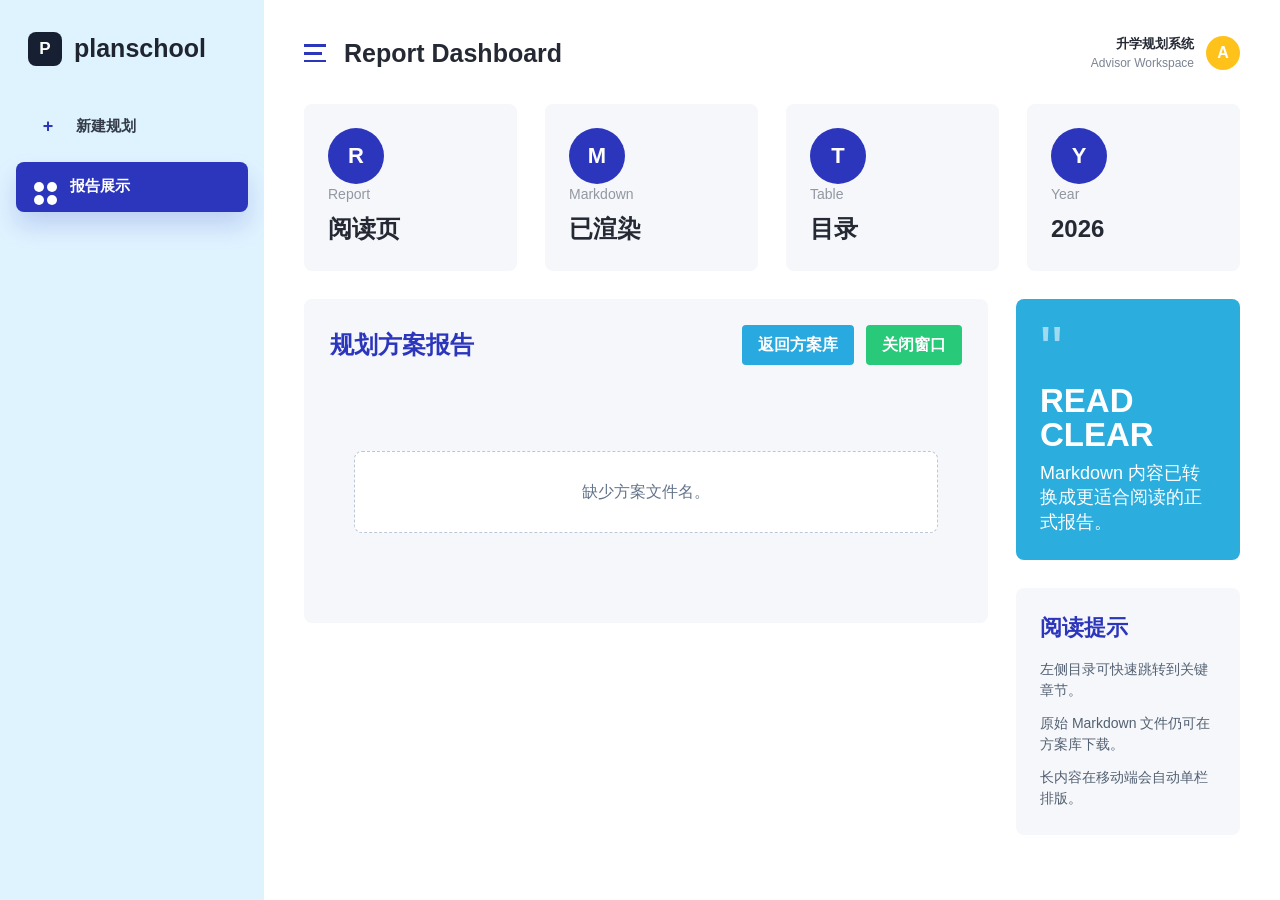
==== plan_report.html @ 86b9bd62 "Initial commit" ====
<!DOCTYPE html>
<html lang="zh-CN">
<head>
    <meta charset="UTF-8">
    <meta name="viewport" content="width=device-width, initial-scale=1.0">
    <title>规划方案</title>
    <link rel="stylesheet" href="/assets/dashboard-ui.css?v=1">
    <link rel="stylesheet" href="/assets/plan-report.css?v=3">
    <style>
        .report-shell {
            min-width: 0;
        }

        .report-shell .plan-report {
            max-width: none;
            margin: 0;
            padding: 0;
        }

        .report-shell .plan-report__hero,
        .report-shell .plan-report__content,
        .report-shell .plan-report__toc {
            box-shadow: var(--dash-shadow);
        }

        .report-actions {
            display: flex;
            gap: 12px;
            flex-wrap: wrap;
        }

        .action-button {
            min-height: 38px;
            border: 0;
            border-radius: 4px;
            padding: 8px 16px;
            background: var(--dash-cyan);
            color: #ffffff;
            font-weight: 800;
            cursor: pointer;
        }

        .action-button.secondary {
            background: var(--dash-green);
        }

        .report-loading {
            background: var(--dash-surface);
            border-radius: 8px;
            padding: 64px 24px;
            text-align: center;
            color: #687587;
        }
    </style>
</head>
<body>
    <div class="dashboard">
        <aside class="sidebar">
            <div class="brand">
                <div class="brand-mark">P</div>
                <div class="brand-name">planschool</div>
            </div>

            <nav class="nav" aria-label="主导航">
                <a class="nav-link" href="/"><span class="nav-symbol" aria-hidden="true">+</span>新建规划</a>
                <a class="nav-link active" href="/view_plans.html"><span class="nav-dot" aria-hidden="true"></span>报告展示</a>
            </nav>
        </aside>

        <main class="main">
            <header class="topbar">
                <div class="title-wrap">
                    <button class="menu-button" type="button" aria-label="菜单"></button>
                    <h1 class="page-title">Report Dashboard</h1>
                </div>
                <div class="profile" aria-label="当前用户">
                    <div class="profile-text">
                        <strong>升学规划系统</strong>
                        <span>Advisor Workspace</span>
                    </div>
                    <div class="avatar">A</div>
                </div>
            </header>

            <section class="stats" aria-label="报告概览">
                <article class="stat-card">
                    <div class="stat-icon">R</div>
                    <div>
                        <div class="stat-label">Report</div>
                        <div class="stat-value">阅读页</div>
                    </div>
                </article>
                <article class="stat-card">
                    <div class="stat-icon">M</div>
                    <div>
                        <div class="stat-label">Markdown</div>
                        <div class="stat-value">已渲染</div>
                    </div>
                </article>
                <article class="stat-card">
                    <div class="stat-icon">T</div>
                    <div>
                        <div class="stat-label">Table</div>
                        <div class="stat-value">目录</div>
                    </div>
                </article>
                <article class="stat-card">
                    <div class="stat-icon">Y</div>
                    <div>
                        <div class="stat-label">Year</div>
                        <div class="stat-value" id="currentYear">2026</div>
                    </div>
                </article>
            </section>

            <div class="content-grid">
                <section class="report-shell">
                    <div class="section-card">
                        <div class="section-head">
                            <h2 class="section-title" id="reportTitle">规划方案报告</h2>
                            <div class="report-actions">
                                <button class="action-button" type="button" onclick="window.location.href='/view_plans.html'">返回方案库</button>
                                <button class="action-button secondary" type="button" onclick="window.close()">关闭窗口</button>
                            </div>
                        </div>
                        <div id="reportRoot" class="report-loading">正在加载规划方案</div>
                    </div>
                </section>

                <aside class="side-panel">
                    <section class="quote-card" aria-label="报告标语">
                        <div class="quote-mark">"</div>
                        <strong>READ CLEAR</strong>
                        <span>Markdown 内容已转换成更适合阅读的正式报告。</span>
                    </section>

                    <section class="info-card" aria-label="阅读提示">
                        <h2>阅读提示</h2>
                        <div class="info-list">
                            <p>左侧目录可快速跳转到关键章节。</p>
                            <p>原始 Markdown 文件仍可在方案库下载。</p>
                            <p>长内容在移动端会自动单栏排版。</p>
                        </div>
                    </section>
                </aside>
            </div>
        </main>
    </div>

    <script src="/assets/markdown-it.min.js?v=2"></script>
    <script src="/assets/plan-renderer.js?v=2"></script>
    <script>
        function escapeHtml(value) {
            return String(value || '')
                .replace(/&/g, '&amp;')
                .replace(/</g, '&lt;')
                .replace(/>/g, '&gt;')
                .replace(/"/g, '&quot;')
                .replace(/'/g, '&#39;');
        }

        async function loadReport() {
            const params = new URLSearchParams(window.location.search);
            const filename = params.get('filename');
            const reportRoot = document.getElementById('reportRoot');
            const reportTitle = document.getElementById('reportTitle');
            document.getElementById('currentYear').textContent = new Date().getFullYear();

            if (!filename) {
                reportRoot.innerHTML = '<div class="plan-report"><div class="plan-report__empty">缺少方案文件名。</div></div>';
                return;
            }

            const title = filename.replace(/\.md$/i, '');
            document.title = title;
            reportTitle.textContent = title;

            try {
                const response = await fetch(`/view_plan?filename=${encodeURIComponent(filename)}`);
                if (!response.ok) {
                    throw new Error(`查看方案失败: ${response.status}`);
                }

                const content = await response.text();
                reportRoot.classList.remove('report-loading');
                window.PlanRenderer.renderReport(content, {}, reportRoot, { title });
            } catch (error) {
                reportRoot.innerHTML = `<div class="plan-report"><div class="plan-report__empty">${escapeHtml(error.message)}</div></div>`;
            }
        }

        document.addEventListener('DOMContentLoaded', loadReport);
    </script>
</body>
</html>
---- assets/dashboard-ui.css ----
* {
    margin: 0;
    padding: 0;
    box-sizing: border-box;
}

:root {
    --dash-ink: #20242d;
    --dash-muted: #7b8493;
    --dash-blue: #2c36bd;
    --dash-blue-soft: #dff3ff;
    --dash-cyan: #28a9e0;
    --dash-green: #28c978;
    --dash-surface: #f6f7fb;
    --dash-panel: #ffffff;
    --dash-line: #e8edf4;
    --dash-shadow: 0 18px 40px rgba(31, 41, 55, 0.08);
    --dash-radius: 8px;
}

body {
    min-height: 100vh;
    background: #ffffff;
    color: var(--dash-ink);
    font-family: "Inter", "Segoe UI", "PingFang SC", "Microsoft YaHei", Arial, sans-serif;
    line-height: 1.5;
}

button,
a,
input,
select,
textarea {
    font: inherit;
}

.dashboard {
    min-height: 100vh;
    display: grid;
    grid-template-columns: 264px minmax(0, 1fr);
    background: #ffffff;
}

.sidebar {
    background: var(--dash-blue-soft);
    padding: 30px 16px;
    position: sticky;
    top: 0;
    height: 100vh;
    overflow: auto;
}

.brand {
    display: flex;
    align-items: center;
    gap: 12px;
    margin-bottom: 34px;
    padding: 0 12px;
}

.brand-mark {
    width: 34px;
    height: 34px;
    border-radius: 8px;
    background: #172033;
    color: #ffffff;
    display: grid;
    place-items: center;
    font-weight: 800;
    font-size: 17px;
}

.brand-name {
    font-size: 25px;
    font-weight: 800;
    letter-spacing: 0;
    color: #1f2430;
}

.nav {
    display: grid;
    gap: 10px;
}

.nav-link {
    min-height: 50px;
    display: flex;
    align-items: center;
    gap: 14px;
    padding: 0 18px;
    border-radius: 8px;
    color: #343b49;
    text-decoration: none;
    font-size: 15px;
    font-weight: 600;
}

.nav-link.active {
    background: var(--dash-blue);
    color: #ffffff;
    box-shadow: 0 14px 24px rgba(44, 54, 189, 0.18);
}

.nav-dot {
    width: 10px;
    height: 10px;
    border-radius: 50%;
    background: currentColor;
    box-shadow: 13px 0 0 currentColor, 0 13px 0 currentColor, 13px 13px 0 currentColor;
    margin-right: 12px;
}

.nav-symbol {
    width: 28px;
    color: var(--dash-blue);
    font-size: 18px;
    font-weight: 800;
    text-align: center;
}

.nav-link.active .nav-symbol {
    color: #ffffff;
}

.main {
    min-width: 0;
    padding: 34px 40px 56px;
    background: #ffffff;
}

.topbar {
    display: flex;
    align-items: center;
    justify-content: space-between;
    gap: 20px;
    margin-bottom: 32px;
}

.title-wrap {
    display: flex;
    align-items: center;
    gap: 18px;
    min-width: 0;
}

.menu-button {
    width: 22px;
    height: 18px;
    border: 0;
    background: linear-gradient(var(--dash-blue), var(--dash-blue)) 0 0 / 22px 3px no-repeat,
        linear-gradient(var(--dash-blue), var(--dash-blue)) 0 8px / 18px 3px no-repeat,
        linear-gradient(var(--dash-blue), var(--dash-blue)) 0 16px / 22px 3px no-repeat;
    cursor: pointer;
}

.page-title {
    font-size: 25px;
    line-height: 1.2;
    font-weight: 800;
    color: #252934;
    letter-spacing: 0;
}

.profile {
    display: flex;
    align-items: center;
    gap: 12px;
    white-space: nowrap;
}

.profile-text {
    text-align: right;
    font-size: 12px;
    color: var(--dash-muted);
}

.profile-text strong {
    display: block;
    color: #252934;
    font-size: 13px;
    font-weight: 700;
}

.avatar {
    width: 34px;
    height: 34px;
    border-radius: 50%;
    background: #ffc21a;
    display: grid;
    place-items: center;
    color: #ffffff;
    font-weight: 800;
}

.stats {
    display: grid;
    grid-template-columns: repeat(4, minmax(150px, 1fr));
    gap: 28px;
    margin-bottom: 28px;
}

.stat-card {
    min-height: 150px;
    background: var(--dash-surface);
    border-radius: var(--dash-radius);
    padding: 24px;
    display: flex;
    flex-direction: column;
    justify-content: space-between;
}

.stat-icon {
    width: 56px;
    height: 56px;
    border-radius: 50%;
    background: var(--dash-blue);
    color: #ffffff;
    display: grid;
    place-items: center;
    font-size: 22px;
    font-weight: 800;
}

.stat-label {
    color: #9297a1;
    font-size: 14px;
    margin-bottom: 6px;
}

.stat-value {
    color: #252934;
    font-size: 24px;
    font-weight: 800;
}

.content-grid {
    display: grid;
    grid-template-columns: minmax(0, 1fr) 224px;
    gap: 28px;
    align-items: start;
}

.section-card {
    background: var(--dash-surface);
    border-radius: var(--dash-radius);
    padding: 26px;
    margin-bottom: 28px;
}

.section-head {
    display: flex;
    justify-content: space-between;
    align-items: center;
    gap: 18px;
    margin-bottom: 22px;
}

.section-title {
    color: var(--dash-blue);
    font-size: 24px;
    line-height: 1.25;
    font-weight: 800;
}

.outline-button {
    min-height: 34px;
    display: inline-flex;
    align-items: center;
    justify-content: center;
    padding: 7px 16px;
    border: 1px solid #2b3442;
    border-radius: 4px;
    color: #2b3442;
    text-decoration: none;
    background: transparent;
    font-size: 14px;
    cursor: pointer;
}

.side-panel {
    display: grid;
    gap: 28px;
}

.quote-card,
.info-card {
    border-radius: 8px;
    background: #2badde;
    color: #ffffff;
    padding: 26px 24px;
    min-height: 220px;
}

.quote-mark {
    font-size: 64px;
    line-height: 0.8;
    opacity: 0.55;
}

.quote-card strong {
    display: block;
    margin-top: 8px;
    font-size: 33px;
    line-height: 1.05;
    letter-spacing: 0;
}

.quote-card span {
    display: block;
    margin-top: 8px;
    font-size: 18px;
    line-height: 1.35;
}

.info-card {
    background: var(--dash-surface);
    color: #252934;
    min-height: auto;
}

.info-card h2 {
    color: var(--dash-blue);
    font-size: 22px;
    line-height: 1.25;
    margin-bottom: 18px;
}

.info-list {
    display: grid;
    gap: 12px;
    color: #526071;
    font-size: 14px;
}

@media (max-width: 1240px) {
    .stats {
        grid-template-columns: repeat(2, minmax(150px, 1fr));
    }
}

@media (max-width: 980px) {
    .dashboard {
        grid-template-columns: 1fr;
    }

    .sidebar {
        position: static;
        height: auto;
        padding: 18px;
    }

    .brand {
        margin-bottom: 18px;
    }

    .nav {
        grid-template-columns: repeat(2, minmax(0, 1fr));
    }

    .content-grid {
        grid-template-columns: 1fr;
    }

    .side-panel {
        grid-template-columns: repeat(2, minmax(0, 1fr));
    }
}

@media (max-width: 700px) {
    .main {
        padding: 24px 18px 40px;
    }

    .topbar,
    .section-head {
        align-items: flex-start;
        flex-direction: column;
    }

    .profile {
        display: none;
    }

    .stats,
    .side-panel,
    .nav {
        grid-template-columns: 1fr;
    }

    .section-card {
        padding: 20px;
    }
}
---- assets/plan-report.css ----
.plan-report {
    max-width: 1180px;
    margin: 0 auto 48px;
    padding: 0 20px 40px;
    color: #263241;
}

.plan-report,
.plan-report * {
    box-sizing: border-box;
}

.plan-report__hero {
    background: #ffffff;
    border: 1px solid #e3e8ef;
    border-top: 4px solid #2f7dd3;
    border-radius: 8px;
    padding: 28px;
    margin-bottom: 20px;
    box-shadow: 0 8px 24px rgba(37, 48, 67, 0.08);
}

.plan-report__eyebrow {
    margin: 0 0 8px;
    color: #64748b;
    font-size: 13px;
    font-weight: 700;
    letter-spacing: 0;
}

.plan-report__title {
    margin: 0;
    color: #182435;
    font-size: 30px;
    line-height: 1.25;
    font-weight: 750;
    text-align: left;
}

.plan-report__subtitle {
    margin: 12px 0 0;
    color: #526173;
    font-size: 15px;
}

.plan-report__meta {
    display: flex;
    flex-wrap: wrap;
    gap: 8px;
    margin-top: 18px;
}

.plan-report__pill {
    display: inline-flex;
    align-items: center;
    gap: 6px;
    min-height: 30px;
    padding: 5px 10px;
    background: #f5f8fb;
    border: 1px solid #dbe4ee;
    border-radius: 6px;
    color: #334155;
    font-size: 13px;
    line-height: 1.35;
}

.plan-report__pill strong {
    color: #182435;
    font-weight: 650;
}

.plan-report__layout {
    display: grid;
    grid-template-columns: minmax(190px, 240px) minmax(0, 1fr);
    gap: 20px;
    align-items: start;
}

.plan-report__toc {
    position: sticky;
    top: 18px;
    min-width: 0;
    background: #ffffff;
    border: 1px solid #e3e8ef;
    border-radius: 8px;
    padding: 18px;
    box-shadow: 0 4px 16px rgba(37, 48, 67, 0.06);
}

.plan-report__toc-title {
    margin: 0 0 12px;
    color: #182435;
    font-size: 14px;
    font-weight: 700;
}

.plan-report__toc-list {
    display: grid;
    gap: 8px;
    margin: 0;
    padding: 0;
    list-style: none;
}

.plan-report__toc a {
    display: block;
    color: #475569;
    text-decoration: none;
    font-size: 13px;
    line-height: 1.35;
    overflow-wrap: anywhere;
}

.plan-report__toc a:hover {
    color: #2f7dd3;
}

.plan-report__content {
    min-width: 0;
    background: #ffffff;
    border: 1px solid #e3e8ef;
    border-radius: 8px;
    padding: 34px 40px;
    box-shadow: 0 8px 24px rgba(37, 48, 67, 0.08);
}

.plan-report__body {
    font-size: 16px;
    line-height: 1.78;
    overflow-wrap: anywhere;
}

.plan-report__body h1 {
    margin: 0 0 24px;
    color: #182435;
    font-size: 28px;
    line-height: 1.3;
    text-align: left;
}

.plan-report__body h2 {
    margin: 34px 0 14px;
    padding-top: 8px;
    color: #182435;
    font-size: 22px;
    line-height: 1.35;
    border-top: 1px solid #edf2f7;
}

.plan-report__body h2:first-child {
    margin-top: 0;
    padding-top: 0;
    border-top: 0;
}

.plan-report__body h3 {
    margin: 26px 0 10px;
    color: #243246;
    font-size: 18px;
    line-height: 1.4;
}

.plan-report__body h4 {
    margin: 20px 0 8px;
    color: #334155;
    font-size: 16px;
}

.plan-report__body p {
    margin: 0 0 14px;
}

.plan-report__body ul,
.plan-report__body ol {
    margin: 0 0 18px 22px;
    padding: 0;
}

.plan-report__body li {
    margin: 7px 0;
    padding-left: 2px;
}

.plan-report__body strong {
    color: #172033;
    font-weight: 700;
}

.plan-report__body hr {
    border: 0;
    border-top: 1px solid #e5edf5;
    margin: 26px 0;
}

.plan-report__body a {
    color: #2563c9;
    text-decoration: underline;
    text-underline-offset: 3px;
}

.plan-report__body blockquote {
    margin: 18px 0;
    padding: 14px 18px;
    background: #f6f9fc;
    border-left: 4px solid #8ab4e6;
    color: #465466;
}

.plan-report__body table {
    width: 100%;
    border-collapse: collapse;
    margin: 18px 0;
    font-size: 14px;
}

.plan-report__body th,
.plan-report__body td {
    border: 1px solid #dce5ef;
    padding: 10px 12px;
    text-align: left;
    vertical-align: top;
}

.plan-report__body th {
    background: #f3f7fb;
    color: #1e293b;
}

.plan-report__empty {
    background: #ffffff;
    border: 1px dashed #b9c8d8;
    border-radius: 8px;
    padding: 28px;
    color: #64748b;
}

@media (max-width: 860px) {
    .plan-report {
        padding: 0 14px 32px;
    }

    .plan-report__hero {
        padding: 22px;
    }

    .plan-report__title {
        font-size: 24px;
    }

    .plan-report__layout {
        grid-template-columns: 1fr;
    }

    .plan-report__toc {
        position: static;
    }

    .plan-report__content {
        padding: 24px 20px;
    }
}
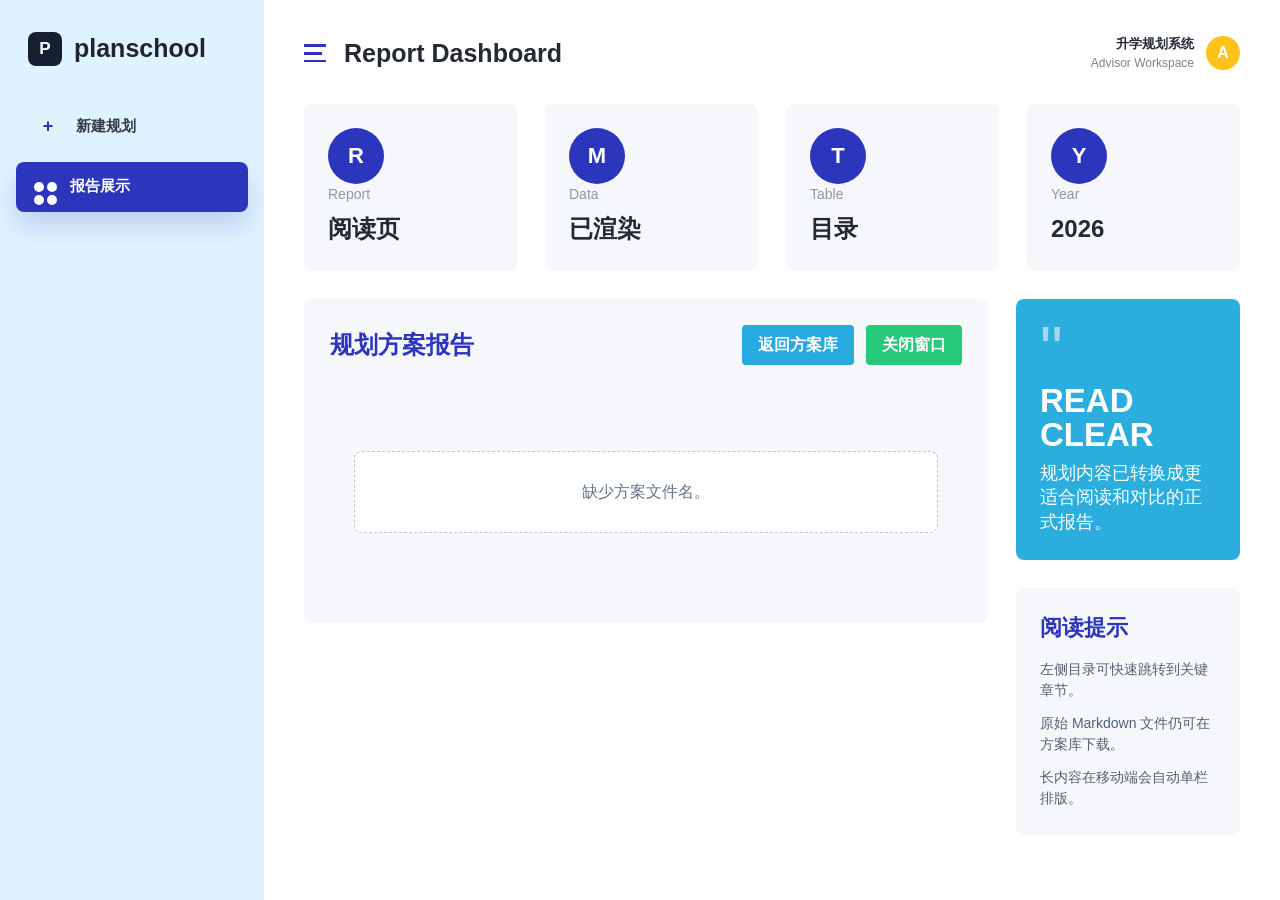
==== commit b88f0b9c: "V1.0规划Agent" ====
--- a/plan_report.html
+++ b/plan_report.html
@@ -4,8 +4,8 @@
     <meta charset="UTF-8">
     <meta name="viewport" content="width=device-width, initial-scale=1.0">
     <title>规划方案</title>
-    <link rel="stylesheet" href="/assets/dashboard-ui.css?v=1">
-    <link rel="stylesheet" href="/assets/plan-report.css?v=3">
+    <link rel="stylesheet" href="assets/dashboard-ui.css?v=1">
+    <link rel="stylesheet" href="assets/plan-report.css?v=3">
     <style>
         .report-shell {
             min-width: 0;
@@ -62,8 +62,8 @@
             </div>
 
             <nav class="nav" aria-label="主导航">
-                <a class="nav-link" href="/"><span class="nav-symbol" aria-hidden="true">+</span>新建规划</a>
-                <a class="nav-link active" href="/view_plans.html"><span class="nav-dot" aria-hidden="true"></span>报告展示</a>
+                <a class="nav-link" href="plan_study_form.html"><span class="nav-symbol" aria-hidden="true">+</span>新建规划</a>
+                <a class="nav-link active" href="view_plans.html"><span class="nav-dot" aria-hidden="true"></span>报告展示</a>
             </nav>
         </aside>
 
@@ -93,7 +93,7 @@
                 <article class="stat-card">
                     <div class="stat-icon">M</div>
                     <div>
-                        <div class="stat-label">Markdown</div>
+                        <div class="stat-label">Data</div>
                         <div class="stat-value">已渲染</div>
                     </div>
                 </article>
@@ -119,7 +119,7 @@
                         <div class="section-head">
                             <h2 class="section-title" id="reportTitle">规划方案报告</h2>
                             <div class="report-actions">
-                                <button class="action-button" type="button" onclick="window.location.href='/view_plans.html'">返回方案库</button>
+                                <button class="action-button" type="button" onclick="window.location.href='view_plans.html'">返回方案库</button>
                                 <button class="action-button secondary" type="button" onclick="window.close()">关闭窗口</button>
                             </div>
                         </div>
@@ -131,7 +131,7 @@
                     <section class="quote-card" aria-label="报告标语">
                         <div class="quote-mark">"</div>
                         <strong>READ CLEAR</strong>
-                        <span>Markdown 内容已转换成更适合阅读的正式报告。</span>
+                        <span>规划内容已转换成更适合阅读和对比的正式报告。</span>
                     </section>
 
                     <section class="info-card" aria-label="阅读提示">
@@ -147,8 +147,9 @@
         </main>
     </div>
 
-    <script src="/assets/markdown-it.min.js?v=2"></script>
-    <script src="/assets/plan-renderer.js?v=2"></script>
+    <script src="assets/markdown-it.min.js?v=2"></script>
+    <script src="assets/plan-renderer.js?v=3"></script>
+    <script src="assets/plan-json-renderer.js?v=4"></script>
     <script>
         function escapeHtml(value) {
             return String(value || '')
@@ -171,18 +172,30 @@
                 return;
             }
 
-            const title = filename.replace(/\.md$/i, '');
+            const title = filename.replace(/\.(md|json)$/i, '');
             document.title = title;
             reportTitle.textContent = title;
 
             try {
-                const response = await fetch(`/view_plan?filename=${encodeURIComponent(filename)}`);
+                let response = await fetch(`view_plan?filename=${encodeURIComponent(filename)}`);
+                if (!response.ok) {
+                    response = await fetch(filename);
+                }
                 if (!response.ok) {
                     throw new Error(`查看方案失败: ${response.status}`);
                 }
 
                 const content = await response.text();
                 reportRoot.classList.remove('report-loading');
+                if (filename.toLowerCase().endsWith('.json') && window.PlanJsonRenderer.renderReport(content, reportRoot, { title })) {
+                    return;
+                }
+
+                const parsedJson = window.PlanJsonRenderer.parsePlan(content);
+                if (parsedJson && window.PlanJsonRenderer.renderReport(parsedJson, reportRoot, { title })) {
+                    return;
+                }
+
                 window.PlanRenderer.renderReport(content, {}, reportRoot, { title });
             } catch (error) {
                 reportRoot.innerHTML = `<div class="plan-report"><div class="plan-report__empty">${escapeHtml(error.message)}</div></div>`;
--- a/assets/plan-report.css
+++ b/assets/plan-report.css
@@ -234,6 +234,290 @@
     color: #64748b;
 }
 
+.json-report__content {
+    display: grid;
+    gap: 28px;
+}
+
+.json-report__summary,
+.json-report__section {
+    min-width: 0;
+}
+
+.json-report__summary h2,
+.json-section-head h2 {
+    margin: 0 0 8px;
+    color: #182435;
+    font-size: 22px;
+    line-height: 1.3;
+}
+
+.json-report__summary p,
+.json-section-head p {
+    margin: 0;
+    color: #526173;
+}
+
+.json-report__warning {
+    margin-top: 12px !important;
+    color: #9a5b00 !important;
+    font-weight: 700;
+}
+
+.json-risk-inline {
+    margin-top: 16px;
+    padding: 14px 16px;
+    background: #fff8e6;
+    border: 1px solid #f4d78b;
+    border-radius: 8px;
+}
+
+.json-risk-inline strong {
+    display: block;
+    margin-bottom: 8px;
+    color: #182435;
+}
+
+.json-school-group {
+    margin-top: 20px;
+}
+
+.json-school-group h3 {
+    display: flex;
+    align-items: center;
+    gap: 10px;
+    margin: 0 0 12px;
+    color: #243246;
+    font-size: 18px;
+}
+
+.json-school-group h3 span {
+    color: #64748b;
+    font-size: 13px;
+    font-weight: 700;
+}
+
+.json-school-grid {
+    display: grid;
+    grid-template-columns: repeat(2, minmax(0, 1fr));
+    gap: 16px;
+}
+
+.json-school-card {
+    min-width: 0;
+    border-radius: 8px;
+    padding: 18px;
+    background: #f7f9fc;
+    border: 1px solid #e3e8ef;
+}
+
+.json-school-card--reach {
+    background: #eef1ff;
+    border-color: #cfd5ff;
+}
+
+.json-school-card--match {
+    background: #eaf8ff;
+    border-color: #ccecff;
+}
+
+.json-school-card--safety {
+    background: #ecfbf3;
+    border-color: #c9f0d9;
+}
+
+.json-school-card__top {
+    display: flex;
+    align-items: center;
+    gap: 10px;
+    margin-bottom: 8px;
+}
+
+.json-school-card__top strong {
+    color: #172033;
+    font-size: 18px;
+    line-height: 1.25;
+}
+
+.json-school-card__badge {
+    flex: 0 0 auto;
+    min-height: 24px;
+    display: inline-flex;
+    align-items: center;
+    padding: 3px 9px;
+    border-radius: 999px;
+    background: #20242d;
+    color: #ffffff;
+    font-size: 12px;
+    font-weight: 800;
+}
+
+.json-school-card__program {
+    margin: 0 0 12px;
+    color: #526173;
+}
+
+.json-score {
+    height: 8px;
+    overflow: hidden;
+    border-radius: 999px;
+    background: rgba(32, 36, 45, 0.12);
+}
+
+.json-score span {
+    display: block;
+    height: 100%;
+    border-radius: inherit;
+    background: #2c36bd;
+}
+
+.json-school-card__stats {
+    display: flex;
+    justify-content: space-between;
+    gap: 10px;
+    margin: 8px 0 12px;
+    color: #334155;
+    font-size: 13px;
+    font-weight: 800;
+}
+
+.json-school-card p {
+    margin: 0 0 14px;
+    color: #334155;
+}
+
+.json-school-card dl {
+    display: grid;
+    gap: 8px;
+    margin: 0;
+}
+
+.json-school-card dt {
+    color: #64748b;
+    font-size: 12px;
+    font-weight: 800;
+}
+
+.json-school-card dd {
+    margin: 2px 0 0;
+    color: #1f2937;
+    font-size: 13px;
+    line-height: 1.45;
+}
+
+.json-table-wrap {
+    width: 100%;
+    overflow-x: auto;
+    border: 1px solid #dce5ef;
+    border-radius: 8px;
+    background: #ffffff;
+}
+
+.json-comparison-table {
+    width: 100%;
+    min-width: 960px;
+    border-collapse: collapse;
+    font-size: 13px;
+}
+
+.json-comparison-table th,
+.json-comparison-table td {
+    padding: 12px;
+    border-bottom: 1px solid #e6edf5;
+    text-align: left;
+    vertical-align: top;
+}
+
+.json-comparison-table th {
+    background: #f4f7fb;
+    color: #1e293b;
+    font-size: 12px;
+    font-weight: 800;
+}
+
+.json-comparison-table td span {
+    display: block;
+    margin-top: 4px;
+    color: #64748b;
+    font-size: 12px;
+}
+
+.json-timeline {
+    display: grid;
+    gap: 14px;
+}
+
+.json-timeline-item {
+    display: grid;
+    grid-template-columns: minmax(160px, 220px) minmax(0, 1fr);
+    gap: 18px;
+    padding: 16px;
+    border: 1px solid #e3e8ef;
+    border-radius: 8px;
+    background: #f8fafc;
+}
+
+.json-timeline-item strong,
+.json-timeline-item span {
+    display: block;
+}
+
+.json-timeline-item strong {
+    color: #172033;
+}
+
+.json-timeline-item span {
+    margin-top: 4px;
+    color: #64748b;
+    font-size: 13px;
+}
+
+.json-advice-grid,
+.json-risk-grid {
+    display: grid;
+    grid-template-columns: repeat(2, minmax(0, 1fr));
+    gap: 16px;
+}
+
+.json-advice-card,
+.json-risk-card {
+    min-width: 0;
+    padding: 16px;
+    border: 1px solid #e3e8ef;
+    border-radius: 8px;
+    background: #ffffff;
+}
+
+.json-advice-card h3,
+.json-risk-card h3 {
+    margin: 0 0 10px;
+    color: #172033;
+    font-size: 16px;
+}
+
+.json-report__content ul {
+    margin: 0 0 0 18px;
+    padding: 0;
+}
+
+.json-report__content li {
+    margin: 6px 0;
+    color: #334155;
+}
+
+.json-report__muted {
+    color: #64748b;
+}
+
+.json-report__disclaimer {
+    margin: 0;
+    padding: 14px 16px;
+    border-radius: 8px;
+    background: #f6f9fc;
+    color: #64748b;
+    font-size: 13px;
+}
+
 @media (max-width: 860px) {
     .plan-report {
         padding: 0 14px 32px;
@@ -258,4 +542,11 @@
     .plan-report__content {
         padding: 24px 20px;
     }
-}
+
+    .json-school-grid,
+    .json-advice-grid,
+    .json-risk-grid,
+    .json-timeline-item {
+        grid-template-columns: 1fr;
+    }
+}
